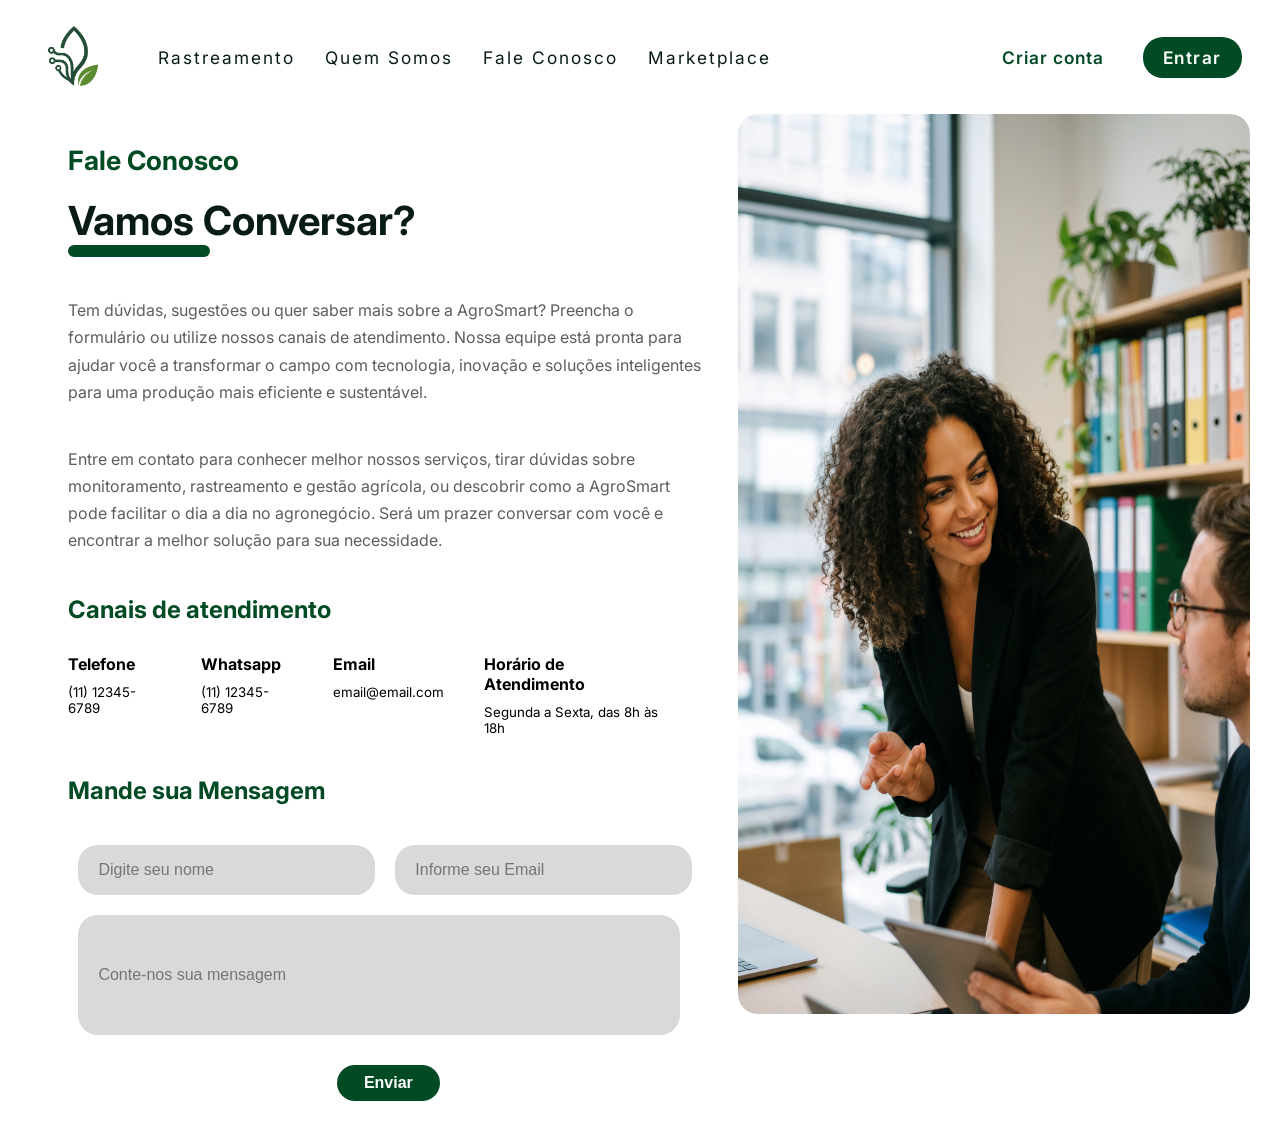
==== arquivos-agrosmart/fale-conosco.html @ eea4c886 "first commit" ====
<!DOCTYPE html>
<html lang="pt-br">

<head>
    <meta charset="UTF-8">
    <meta name="viewport" content="width=device-width, initial-scale=1.0">
    <title>Fale Conosco</title>
    <link rel="stylesheet" href="./css/fale-conosco.css">
    <link rel="stylesheet" href="./css/header.css">
</head>

<body>

      <header class="header">
    
        <div class="header-left">
    
            <a href="./index.html" class="header-logo-link">
                <img src="./img/AgroSmart.png" alt="Logo AgroSmart" class="logo-image">
            </a>
            <nav class="header-nav-bar">
                <ul class="header-nav-list">
                    <li class="header-nav-item">
                        <a href="./rastreamento.html" class="header-nav-link">
                            Rastreamento
                        </a>
                    </li>
                    <li class="header-nav-item">
                        <a href="./quem-somos.html" class="header-nav-link">
                            Quem Somos
                        </a>
                    </li>
                    <li class="header-nav-item">
                        <a href="./fale-conosco.html" class="header-nav-link">
                            Fale Conosco
                        </a>
                    </li>
                    <li class="header-nav-item">
                        <a href="./marketplace.html" class="header-nav-link">Marketplace</a>
                    </li>
                </ul>
            </nav>
        </div>
        <div class="header-actions">
            <button id="register-button">
                Criar conta
            </button>
            <button id="login-button">
                Entrar
            </button>
        </div>
    </header>

    <main class="contact-page">
        <section class="contact-section">
            <div class="contact-content">
                <div class="contact-introduction">
                    <div class="section-heading">
                        <h2 class="section-subtitle">Fale Conosco</h2>
                        <h1 class="section-title">
                            Vamos Conversar?
                        </h1>
                        <hr class="section-divider">
                        <p class="section-description">
                            Tem dúvidas, sugestões ou quer saber mais sobre a AgroSmart?
                            Preencha o formulário ou utilize nossos canais de atendimento.
                            Nossa equipe está pronta para ajudar você a transformar o campo
                            com tecnologia, inovação e soluções inteligentes para uma produção
                            mais eficiente e sustentável.
                        </p>
                        <p class="section-description">
                            Entre em contato para conhecer melhor nossos serviços, tirar dúvidas
                            sobre monitoramento, rastreamento e gestão agrícola, ou descobrir
                            como a AgroSmart pode facilitar o dia a dia no agronegócio.
                            Será um prazer conversar com você e encontrar a melhor solução
                            para sua necessidade.
                        </p>
                    </div>
                </div>
                <div class="contact-info">
                    <h3 class="content-title">
                        Canais de atendimento
                    </h3>
                    <div class="contact-info-grid">
                        <div class="contact-card">
                            <h4 class="contact-card-title">
                                Telefone
                            </h4>
                            <p class="contact-card-text">
                                (11) 12345-6789
                            </p>
                        </div>
                        <div class="contact-card">
                            <h4 class="contact-card-title">
                                Whatsapp
                            </h4>
                            <p class="contact-card-text">
                                (11) 12345-6789
                            </p>
                        </div>
                        <div class="contact-card">
                            <h4 class="contact-card-title">
                                Email
                            </h4>
                            <p class="contact-card-text">
                                email@email.com
                            </p>
                        </div>
                        <div class="contact-card">
                            <h4 class="contact-card-title">
                                Horário de Atendimento
                            </h4>
                            <p class="contact-card-text">
                                Segunda a Sexta, das 8h às 18h
                            </p>
                        </div>
                    </div>
                </div>
                <div class="contact-form-section">
                    <h3 class="content-title">
                        Mande sua Mensagem
                    </h3>
                    <div class="contact-form-container">
                        <form action="" class="contact-form">
                            <div class="form-fields">
                                <div class="input-row">
                                    <input type="text" name="Nome" placeholder="Digite seu nome" required
                                        class="form-input">
                                    <input type="text" name="Email" placeholder="Informe seu Email" required
                                        class="form-input">
                                </div>
                                <input id="message-input" type="text" name="Descrição"
                                    placeholder="Conte-nos sua mensagem" required class="form-input">
                            </div>
                            <div class="submit-button-container">
                                <button id="submit-button">
                                    Enviar
                                </button>
                            </div>
                        </form>
                    </div>
                </div>
            </div>
            <img src="./img/geralt-business-10174566.jpg" alt="Imagem agricultura"
                class="contact-image">

        </section>
    </main>
</body>

</html>
---- arquivos-agrosmart/css/fale-conosco.css ----
@import url('https://fonts.googleapis.com/css2?family=Inter:ital,opsz,wght@0,14..32,100..900;1,14..32,100..900&display=swap');


.contact-page{
    width: 100%;
}

.contact-section{
    padding-left: 3%;
    display: flex;
}

.contact-image{
    width: 40vw;
    max-height: 100vh;
    border-radius: 20px;
}

/* CONTENT */

.contact-content{
    max-width: 50vw;
    margin: 30px;
}

/* TITLES */

.section-subtitle{
    width: 248px;
    padding-bottom: 20px;
    font-size: 20pt;
    font-weight: 700;
    color: #004B23;
}

.section-title{
    max-width: 872px;
    font-size: 30pt;
    font-weight: 700;
    color: #081C15;
}

.section-divider{
    width: 142px;
    height: 12px;
    border: none;
    border-radius: 20px;
    background-color: #004B23;
}

.section-description{
    max-width: 780px;
    margin-top: 5px;
    padding-top: 35px;
    font-size: 12pt;
    font-weight: 400;
    line-height: 1.7;
    color: #5C5E5E;
}

.content-title{
    width: 275px;
    padding-top: 40px;
    font-size: 18pt;
    font-weight: 700;
    color: #004B23;
}

/* CONTACT INFO */

.contact-info-grid{
    display: flex;
    padding-top: 30px;
}

.contact-card{
    margin-right: 40px;
}

.contact-card-title{
    padding-bottom: 10px;
    font-size: 12pt;
    font-weight: 700;
}

.contact-card-text{
    font-size: 10pt;
}

/* FORM */

.contact-form-container{
    width: 50vw;
    padding-top: 30px;
}

.input-row{
    display: flex;
}

.form-input{
    width: 23.2vw;
    height: 50px;
    margin: 10px;
    padding-left: 20px;
    border: none;
    border-radius: 20px;
    background-color: #D9D9D9;
    font-size: 12pt;
    outline: none;
}

#message-input{
    display: block;
    width: 47vw;
    height: 120px;
    font-size: 12pt;
}

/* SUBMIT BUTTON */

.submit-button-container{
    text-align: center;
}

#submit-button{
    width: 8vw;
    height: 4vh;
    margin-top: 20px;
    border: none;
    border-radius: 20px;
    background-color: #004B23;
    color: #FFFFFF;
    font-size: 12pt;
    font-weight: 600;
    cursor: pointer;
    transition:
        opacity 0.3s ease-in-out,
        transform 0.2s ease;
}

#submit-button:hover{
    opacity: 0.9;
    transform: scale(1.02);
}
---- arquivos-agrosmart/css/header.css ----
@import url('https://fonts.googleapis.com/css2?family=Inter:ital,opsz,wght@0,14..32,100..900;1,14..32,100..900&display=swap');

*{
    margin: 0;
    padding: 0;
    box-sizing: border-box;
}

body{
    font-family: Inter, sans-serif;
    overflow-x: hidden;
}

/* HEADER */

.header{
    display: flex;
    justify-content: space-between;
    align-items: center;
    padding: 20px 3%;
}

.header-left{
    display: flex;
    align-items: center;
    gap: 50px;
}

.logo-image{
    width: 70px;
}

/* NAVBAR */

.header-nav-list{
    display: flex;
    list-style: none;
    gap: 30px;
    margin-left: 40px;
}

.header-nav-link{
    display: inline-block;
    text-decoration: none;
    color: #081C15;
    font-size: 13pt;
    letter-spacing: 2px;
    transition:
        color 0.3s ease-in-out,
        transform 0.2s ease;
}

.header-nav-link:hover{
    color: #004B23;
    transform: scale(1.02);
}

/* BUTTONS */

.header-actions{
    display: flex;
    align-items: center;
    gap: 15px;
}

#register-button{
    letter-spacing: 1px;
    font-size: 13pt;
    font-weight: 600;
    padding: 12px 24px;
    border: none;
    border-radius: 20px;
    background: none;
    color: #004B23;
    cursor: pointer;
    transition:
        opacity 0.3s ease-in-out,
        transform 0.2s ease;
}

#login-button{
    letter-spacing: 1.5px;
    font-size: 13pt;
    font-weight: 600;
    padding: 10px 20px;
    border: none;
    border-radius: 20px;
    background-color: #004B23;
    color: #FFFFFF;
    cursor: pointer;
    transition:
        opacity 0.3s ease-in-out,
        transform 0.2s ease;
}

#register-button:hover,
#login-button:hover{
    opacity: 0.9;
    transform: scale(1.02);
}


.header,
.header *{
    font-family: 'Inter', sans-serif;
    line-height: normal;
    box-sizing: border-box;
}

.header ul{
    margin: 0;
    padding: 0;
}

.header a{
    text-decoration: none;
    color: #081C15;
}

.header button{
    font-family: 'Inter', sans-serif;
    border: none;
}

.header img{
    display: block;
}
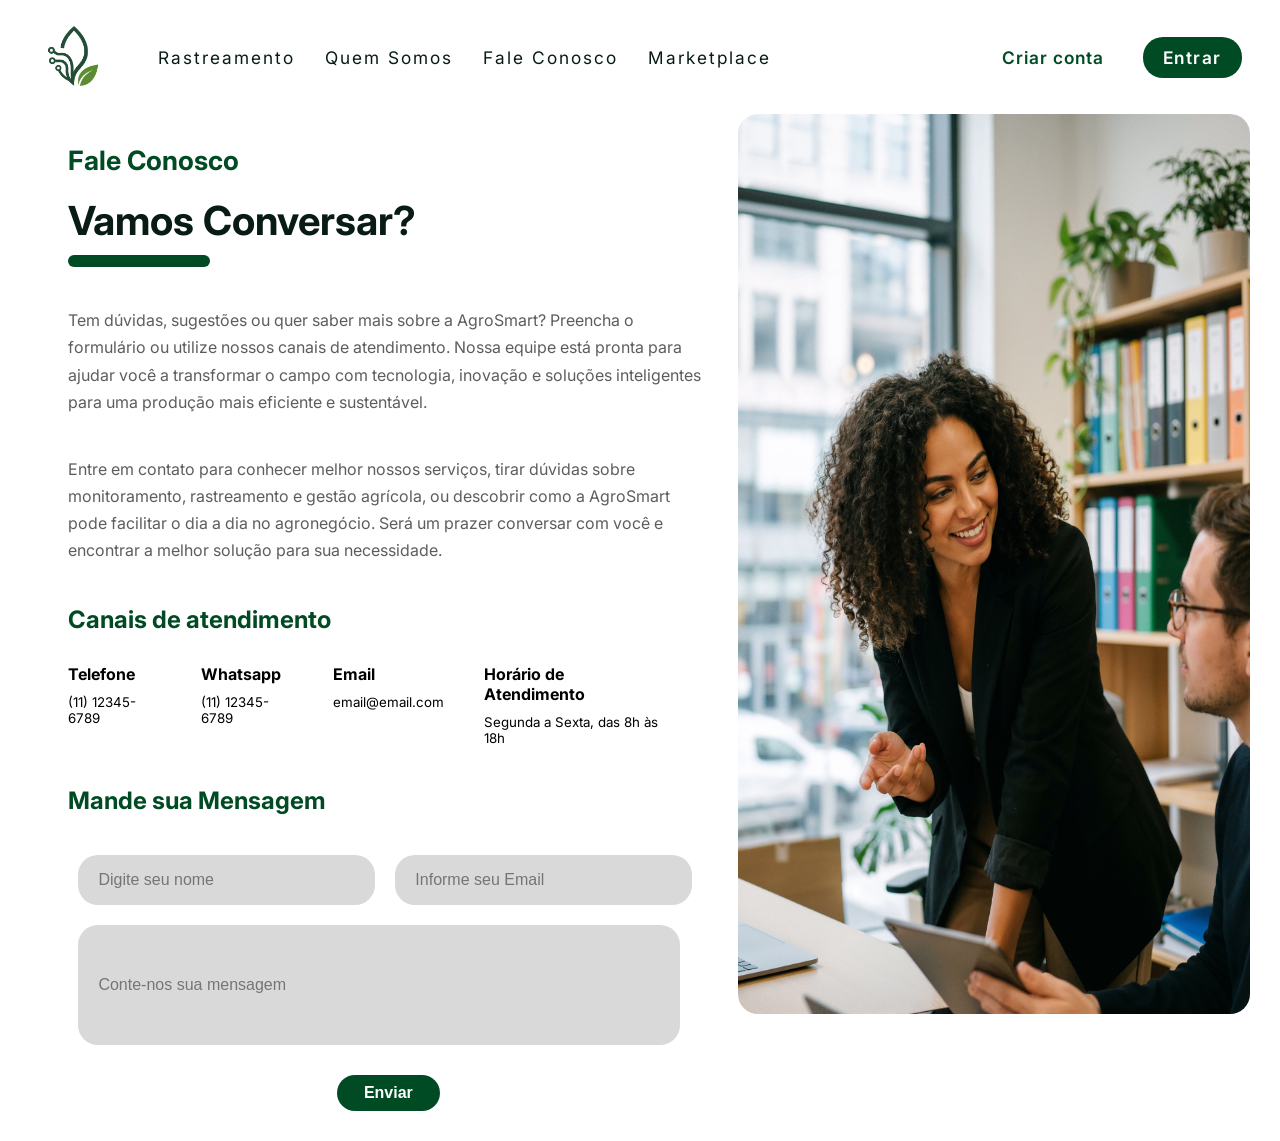
==== commit 139c423b: "funcionalidade do formulario" ====
--- a/arquivos-agrosmart/fale-conosco.html
+++ b/arquivos-agrosmart/fale-conosco.html
@@ -7,6 +7,7 @@
     <title>Fale Conosco</title>
     <link rel="stylesheet" href="./css/fale-conosco.css">
     <link rel="stylesheet" href="./css/header.css">
+    <script src="./js/formulario.js" defer></script>
 </head>
 
 <body>
@@ -124,13 +125,13 @@
                         <form action="" class="contact-form">
                             <div class="form-fields">
                                 <div class="input-row">
-                                    <input type="text" name="Nome" placeholder="Digite seu nome" required
+                                    <input type="text" name="Nome" id="name" placeholder="Digite seu nome" required
                                         class="form-input">
-                                    <input type="text" name="Email" placeholder="Informe seu Email" required
+                                    <input type="email" name="Email" placeholder="Informe seu Email" required
                                         class="form-input">
                                 </div>
                                 <input id="message-input" type="text" name="Descrição"
-                                    placeholder="Conte-nos sua mensagem" required class="form-input">
+                                    placeholder="Conte-nos sua mensagem" required class="form-input" maxlength="500" required>
                             </div>
                             <div class="submit-button-container">
                                 <button id="submit-button">
--- a/arquivos-agrosmart/css/fale-conosco.css
+++ b/arquivos-agrosmart/css/fale-conosco.css
@@ -37,6 +37,7 @@
     max-width: 872px;
     font-size: 30pt;
     font-weight: 700;
+    padding-bottom: 10px;
     color: #081C15;
 }
 
@@ -142,4 +143,66 @@
 #submit-button:hover{
     opacity: 0.9;
     transform: scale(1.02);
-}+}
+
+@media screen and (max-width: 1024px) {
+    .contact-section > img{
+        display: none;
+    }
+
+    .contact-content{
+        max-width: 95vw;
+
+    }
+
+
+    .contact-form-container{
+        width: 80vw;
+        padding-top: 30px;
+    }
+
+    #message-input{
+        display: block;
+        width: 78vw;
+    }
+
+
+    .form-input{
+        width: 40vw;
+        font-size: 12pt;
+        outline: none;
+    }
+
+    #submit-button{
+        width: 12vw;
+    }
+}
+
+
+@media screen and (max-width: 764px) {
+      
+    .section-description{
+        width: 80vw;
+    }
+
+    #submit-button{
+        width: 18vw;
+    }
+
+    .contact-info-grid{
+        flex-direction: column;
+    }
+
+    .contact-card{
+        padding-bottom: 20px;
+    }
+
+    .input-row{
+        display: flex;
+        flex-direction: column;
+    }
+
+    .form-input{
+        width: 78vw;
+    }
+} 
--- a/arquivos-agrosmart/css/header.css
+++ b/arquivos-agrosmart/css/header.css
@@ -124,4 +124,13 @@
 
 .header img{
     display: block;
+}
+
+
+@media screen and (max-width: 1024px) {
+
+    .header-nav-bar{
+        display: none;
+    }
+    
 }
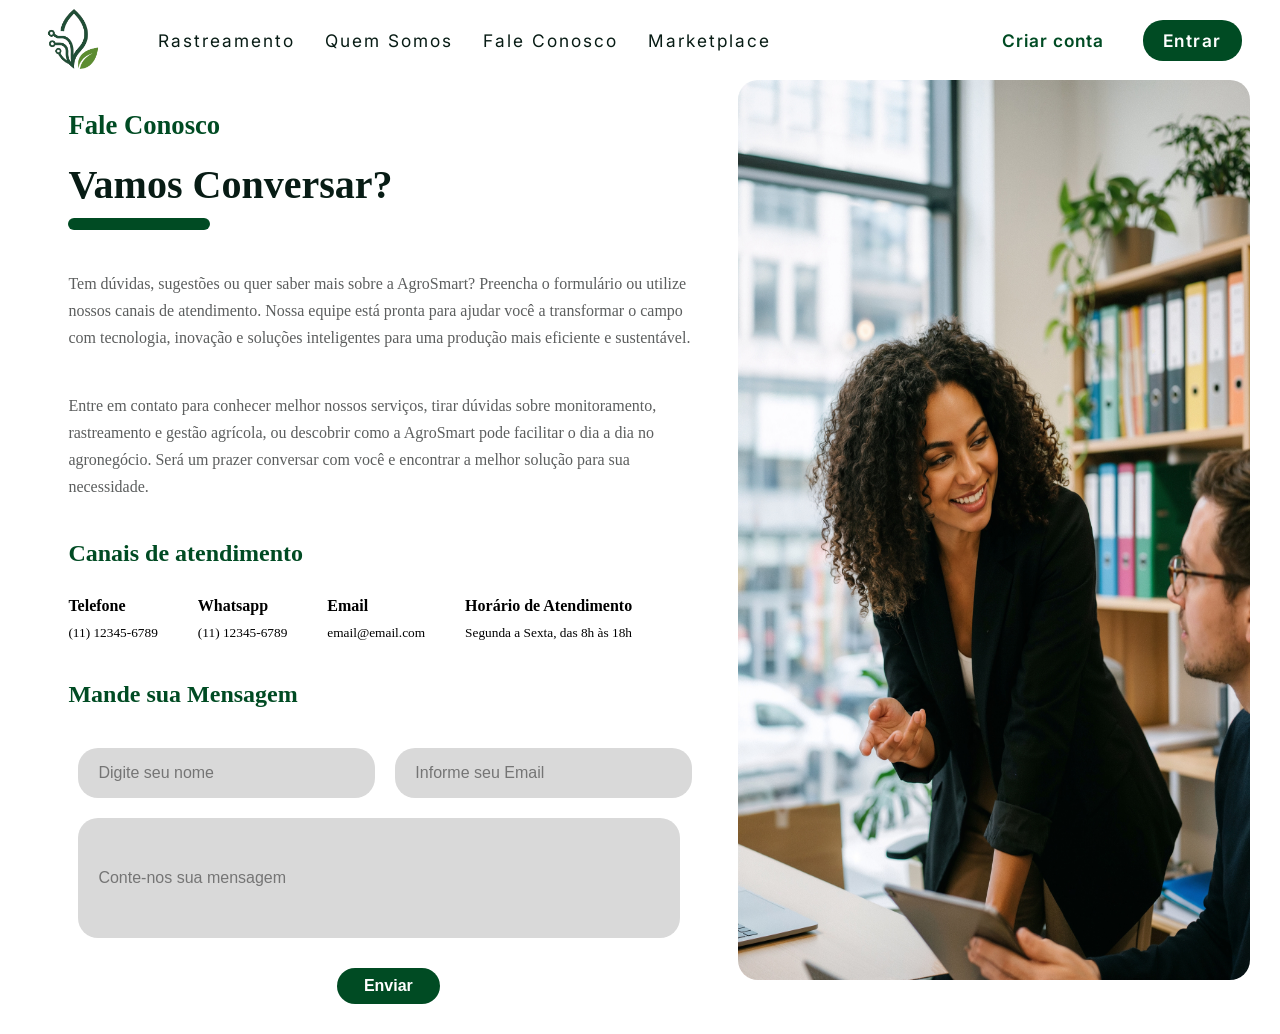
==== commit 4861c856: "Adiciona Menu Hamburguer" ====
--- a/arquivos-agrosmart/fale-conosco.html
+++ b/arquivos-agrosmart/fale-conosco.html
@@ -7,7 +7,8 @@
     <title>Fale Conosco</title>
     <link rel="stylesheet" href="./css/fale-conosco.css">
     <link rel="stylesheet" href="./css/header.css">
-    <script src="./js/formulario.js" defer></script>
+    <link rel="stylesheet" href="https://cdnjs.cloudflare.com/ajax/libs/font-awesome/6.7.2/css/all.min.css">
+    <script src="/arquivos-agrosmart/js/global/header.js" defer></script>
 </head>
 
 <body>
@@ -19,6 +20,11 @@
             <a href="./index.html" class="header-logo-link">
                 <img src="./img/AgroSmart.png" alt="Logo AgroSmart" class="logo-image">
             </a>
+
+            <div class="menu-toggle">
+                <i class="fa-solid fa-bars"></i>
+            </div>
+
             <nav class="header-nav-bar">
                 <ul class="header-nav-list">
                     <li class="header-nav-item">
@@ -125,13 +131,13 @@
                         <form action="" class="contact-form">
                             <div class="form-fields">
                                 <div class="input-row">
-                                    <input type="text" name="Nome" id="name" placeholder="Digite seu nome" required
+                                    <input type="text" name="Nome" placeholder="Digite seu nome" required
                                         class="form-input">
-                                    <input type="email" name="Email" placeholder="Informe seu Email" required
+                                    <input type="text" name="Email" placeholder="Informe seu Email" required
                                         class="form-input">
                                 </div>
                                 <input id="message-input" type="text" name="Descrição"
-                                    placeholder="Conte-nos sua mensagem" required class="form-input" maxlength="500" required>
+                                    placeholder="Conte-nos sua mensagem" required class="form-input">
                             </div>
                             <div class="submit-button-container">
                                 <button id="submit-button">
--- a/arquivos-agrosmart/css/header.css
+++ b/arquivos-agrosmart/css/header.css
@@ -6,40 +6,57 @@
     box-sizing: border-box;
 }
 
-body{
-    font-family: Inter, sans-serif;
-    overflow-x: hidden;
+/* HEADER GLOBAL DEFAULTS */
+.header ul {
+    margin: 0;
+    padding: 0;
 }
 
-/* HEADER */
+.header a {
+    font-family: 'Inter', sans-serif;
+    line-height: normal;
+    text-decoration: none;
+    color: #081C15;
+}
 
-.header{
+.header button {
+    font-family: 'Inter', sans-serif;
+    border: none;
+}
+
+.header img {
+    display: block;
+}
+
+/* HEADER LAYOUT */
+.header {
     display: flex;
     justify-content: space-between;
     align-items: center;
     padding: 20px 3%;
+    height: 80px;
+    position: relative; 
 }
 
-.header-left{
+.header-left {
     display: flex;
     align-items: center;
     gap: 50px;
 }
 
-.logo-image{
+.logo-image {
     width: 70px;
 }
 
 /* NAVBAR */
-
-.header-nav-list{
+.header-nav-list {
     display: flex;
     list-style: none;
     gap: 30px;
     margin-left: 40px;
 }
 
-.header-nav-link{
+.header-nav-link {
     display: inline-block;
     text-decoration: none;
     color: #081C15;
@@ -50,20 +67,19 @@
         transform 0.2s ease;
 }
 
-.header-nav-link:hover{
+.header-nav-link:hover {
     color: #004B23;
     transform: scale(1.02);
 }
 
 /* BUTTONS */
-
-.header-actions{
+.header-actions {
     display: flex;
     align-items: center;
     gap: 15px;
 }
 
-#register-button{
+#register-button {
     letter-spacing: 1px;
     font-size: 13pt;
     font-weight: 600;
@@ -78,7 +94,7 @@
         transform 0.2s ease;
 }
 
-#login-button{
+#login-button {
     letter-spacing: 1.5px;
     font-size: 13pt;
     font-weight: 600;
@@ -94,43 +110,64 @@
 }
 
 #register-button:hover,
-#login-button:hover{
+#login-button:hover {
     opacity: 0.9;
     transform: scale(1.02);
 }
 
-
-.header,
-.header *{
-    font-family: 'Inter', sans-serif;
-    line-height: normal;
-    box-sizing: border-box;
-}
-
-.header ul{
-    margin: 0;
-    padding: 0;
-}
-
-.header a{
-    text-decoration: none;
-    color: #081C15;
-}
-
-.header button{
-    font-family: 'Inter', sans-serif;
-    border: none;
-}
-
-.header img{
-    display: block;
+.menu-toggle {
+    display: none;
 }
 
 
+/* RESPONSIVE BREAKPOINT */
 @media screen and (max-width: 1024px) {
 
-    .header-nav-bar{
+    .header-nav-bar {
+        display: none;
+        position: absolute; 
+        top: 80px;         
+        left: 0;
+        width: 100%;
+        background: #004B23;
+        z-index: 999;
+    }
+
+    .header-nav-bar.active {
+        display: flex;
+        flex-direction: column;
+        padding: 20px;
+    }
+
+    .header-nav-list {
+        flex-direction: column;
+        gap: 20px;
+        margin-left: 0;
+    }
+
+    .header-nav-bar.active .header-nav-link {
+        color: #FFFFFF;
+    }
+
+    .menu-toggle {
+        font-size: 28px;
+        color: #004B23;
+        cursor: pointer;
+        display: flex; 
+        align-items: center;
+        justify-content: center;
+    }
+
+    .header-actions {
+        gap: 10px;
+    }
+
+    #register-button {
         display: none;
     }
-    
+
+    #login-button {
+        transform: scale(0.85);
+        margin: 0;
+    }
 }
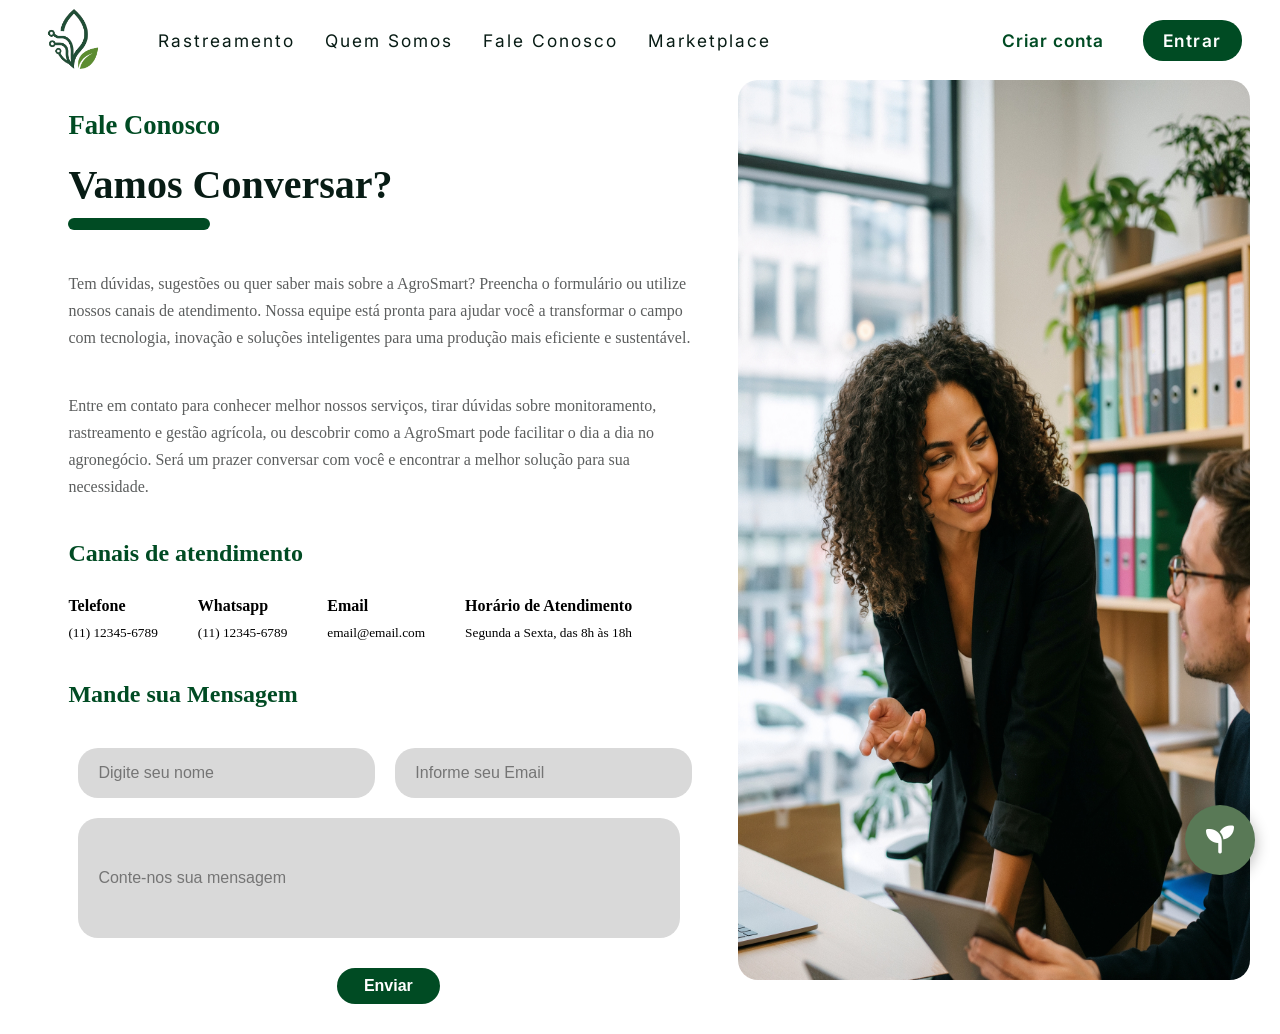
==== commit c2a84fbe: "Adicionando Chat Bot Responsivo" ====
--- a/arquivos-agrosmart/fale-conosco.html
+++ b/arquivos-agrosmart/fale-conosco.html
@@ -9,14 +9,15 @@
     <link rel="stylesheet" href="./css/header.css">
     <link rel="stylesheet" href="https://cdnjs.cloudflare.com/ajax/libs/font-awesome/6.7.2/css/all.min.css">
     <script src="/arquivos-agrosmart/js/global/header.js" defer></script>
+    <link rel="stylesheet" href="/arquivos-agrosmart/css/agrobot.css">
 </head>
 
 <body>
 
-      <header class="header">
-    
+    <header class="header">
+
         <div class="header-left">
-    
+
             <a href="./index.html" class="header-logo-link">
                 <img src="./img/AgroSmart.png" alt="Logo AgroSmart" class="logo-image">
             </a>
@@ -148,11 +149,82 @@
                     </div>
                 </div>
             </div>
-            <img src="./img/geralt-business-10174566.jpg" alt="Imagem agricultura"
-                class="contact-image">
+            <img src="./img/geralt-business-10174566.jpg" alt="Imagem agricultura" class="contact-image">
 
         </section>
     </main>
+    <button id="agrobot-btn">
+        <i class="fa-solid fa-seedling"></i>
+    </button>
+
+    <div id="agrobot-chat">
+
+        <div id="agrobot-header">
+
+            <div id="agrobot-info">
+
+                <span id="agrobot-title">
+                    <i class="fa-solid fa-seedling"></i>
+                    AgroBot IA
+                </span>
+
+                <small>● Online agora</small>
+
+            </div>
+
+            <button id="close-chat">✕</button>
+
+        </div>
+
+        <div id="agrobot-messages">
+
+            <div class="bot-message">
+                Olá! Sou o AgroBot 🌱
+            </div>
+
+
+            <div class="bot-message">
+                Como posso ajudar?
+            </div>
+
+        </div>
+
+        <div id="agrobot-options">
+
+            <button onclick="respostaClima()">
+                🌦️ Clima
+            </button>
+
+            <button onclick="respostaRastreamento()">
+                🚚 Entregas
+            </button>
+
+            <button onclick="respostaMarketplace()">
+                🛒 Marketplace
+            </button>
+
+            <button onclick="respostaPlantio()">
+                🌱 Plantio
+            </button>
+
+            <button onclick="respostaSuporte()">
+                📞 Suporte
+            </button>
+
+        </div>
+
+        <div id="agrobot-input-area">
+
+            <input type="text" id="agrobot-input" placeholder="Digite sua pergunta...">
+
+            <button onclick="enviarPergunta()">
+                ➤
+            </button>
+
+        </div>
+
+    </div>
+    <script src="/arquivos-agrosmart/js/global/agrobot.js"></script>
 </body>
 
 </html>
--- a/arquivos-agrosmart/css/agrobot.css
+++ b/arquivos-agrosmart/css/agrobot.css
@@ -0,0 +1,320 @@
+#agrobot-btn{
+    position: fixed;
+    bottom: 25px;
+    right: 25px;
+
+    width: 70px;
+    height: 70px;
+
+    border: none;
+    border-radius: 50%;
+
+    font-size: 30px;
+    cursor: pointer;
+
+    z-index: 9999;
+
+    background: #597956;
+color: white;
+box-shadow: 0 4px 15px rgba(0,0,0,.3);
+transition: .3s;
+
+}
+
+#agrobot-chat{
+   
+    position: fixed;
+
+    bottom: 110px;
+    right: 25px;
+
+    width: 360px;
+    height: 500px;
+
+    background: white;
+
+    border-radius: 20px;
+
+    display: flex;
+
+    flex-direction: column;
+
+    overflow: hidden;
+
+    z-index: 9999;
+
+    box-shadow: 0 0 20px rgba(0,0,0,.2);
+
+    visibility: hidden;
+    opacity: 0;
+    transform: scale(0.8);
+    pointer-events: none;
+    transition: all .3s ease;
+}
+    
+
+
+#agrobot-header{
+    padding: 15px;
+
+    display: flex;
+    justify-content: space-between;
+    align-items: center;
+
+    background: #597956;
+    color: white;
+
+    font-weight: bold;
+}
+
+#close-chat{
+    border: none;
+    background: none;
+    cursor: pointer;
+}
+
+#agrobot-messages{
+    flex: 1;
+
+    overflow-y: auto;
+
+    padding: 15px;
+}
+
+.bot-message{
+    background: #f1f1f1;
+
+    padding: 10px;
+
+    border-radius: 10px;
+
+    margin-bottom: 10px;
+}
+
+#agrobot-options{
+    padding: 15px;
+
+    display: grid;
+
+    gap: 10px;
+}
+
+#agrobot-options{
+
+    display: flex;
+
+    flex-wrap: wrap;
+
+    gap: 8px;
+
+    padding: 10px;
+
+    border-top: 1px solid #eee;
+
+}
+
+#agrobot-options button{
+
+    padding: 6px 12px;
+
+    cursor: pointer;
+
+    border: 1px solid #ddd;
+
+    border-radius: 20px;
+
+    background: white;
+
+    font-size: 12px;
+
+    transition: .2s;
+
+}
+
+#agrobot-options button:hover{
+
+    background: #597956;
+
+    color: white;
+
+    border-color: #597956;
+
+}
+.user-message{
+
+    background: #597956;
+
+    color: white;
+
+    padding: 10px;
+
+    border-radius: 12px;
+
+    margin-bottom: 10px;
+
+    margin-left: 60px;
+
+    text-align: right;
+
+}
+
+#agrobot-btn i{
+    font-size: 28px;
+}
+
+#agrobot-btn:hover{
+    transform: scale(1.1);
+}
+
+#agrobot-chat.active{
+   
+
+    visibility: visible;
+
+    opacity: 1;
+
+    transform: scale(1);
+
+    pointer-events: all;
+
+}
+
+#agrobot-input-area{
+
+     display: flex;
+
+    gap: 10px;
+
+    padding: 15px;
+
+    border-top: 1px solid #ddd;
+
+    background: white;
+
+}
+
+#agrobot-input{
+
+    flex: 1;
+
+    padding: 10px;
+
+    border: 1px solid #ddd;
+
+    border-radius: 10px;
+
+    outline: none;
+
+}
+
+#agrobot-input-area button{
+
+    width: 45px;
+
+    border: none;
+
+    border-radius: 10px;
+
+    background: #597956;
+
+    color: white;
+
+    cursor: pointer;
+
+    
+    
+
+}
+
+#agrobot-info{
+    display: flex;
+    flex-direction: column;
+}
+
+#agrobot-title{
+    font-weight: bold;
+}
+
+#agrobot-info small{
+    font-size: 12px;
+    color: #9cff9c;
+}
+
+.typing{
+
+    display: flex;
+
+    gap: 5px;
+
+    padding: 12px;
+
+    width: fit-content;
+
+    background: #f1f1f1;
+
+    border-radius: 12px;
+
+    margin-bottom: 10px;
+
+}
+
+.typing span{
+
+    width: 8px;
+
+    height: 8px;
+
+    border-radius: 50%;
+
+    background: #888;
+
+    animation: bounce 1.2s infinite;
+
+}
+
+.typing span:nth-child(2){
+    animation-delay: .2s;
+}
+
+.typing span:nth-child(3){
+    animation-delay: .4s;
+}
+
+@keyframes bounce{
+
+    0%, 80%, 100%{
+        transform: scale(0.8);
+    }
+
+    40%{
+        transform: scale(1.2);
+    }
+
+}
+
+@media (max-width: 764px) {
+    #agrobot-chat {
+        right: 20px;
+        bottom: 100px;
+        
+        width: calc(100% - 40px); 
+        max-width: 400px; 
+        
+        height: 65vh; 
+        max-height: 520px; 
+    }
+
+    #agrobot-options {
+        gap: 6px;
+        padding: 8px;
+    }
+
+    #agrobot-options button {
+        padding: 8px 14px; 
+        font-size: 13px;
+    }
+
+    .user-message {
+        margin-left: 45px; 
+    }
+}
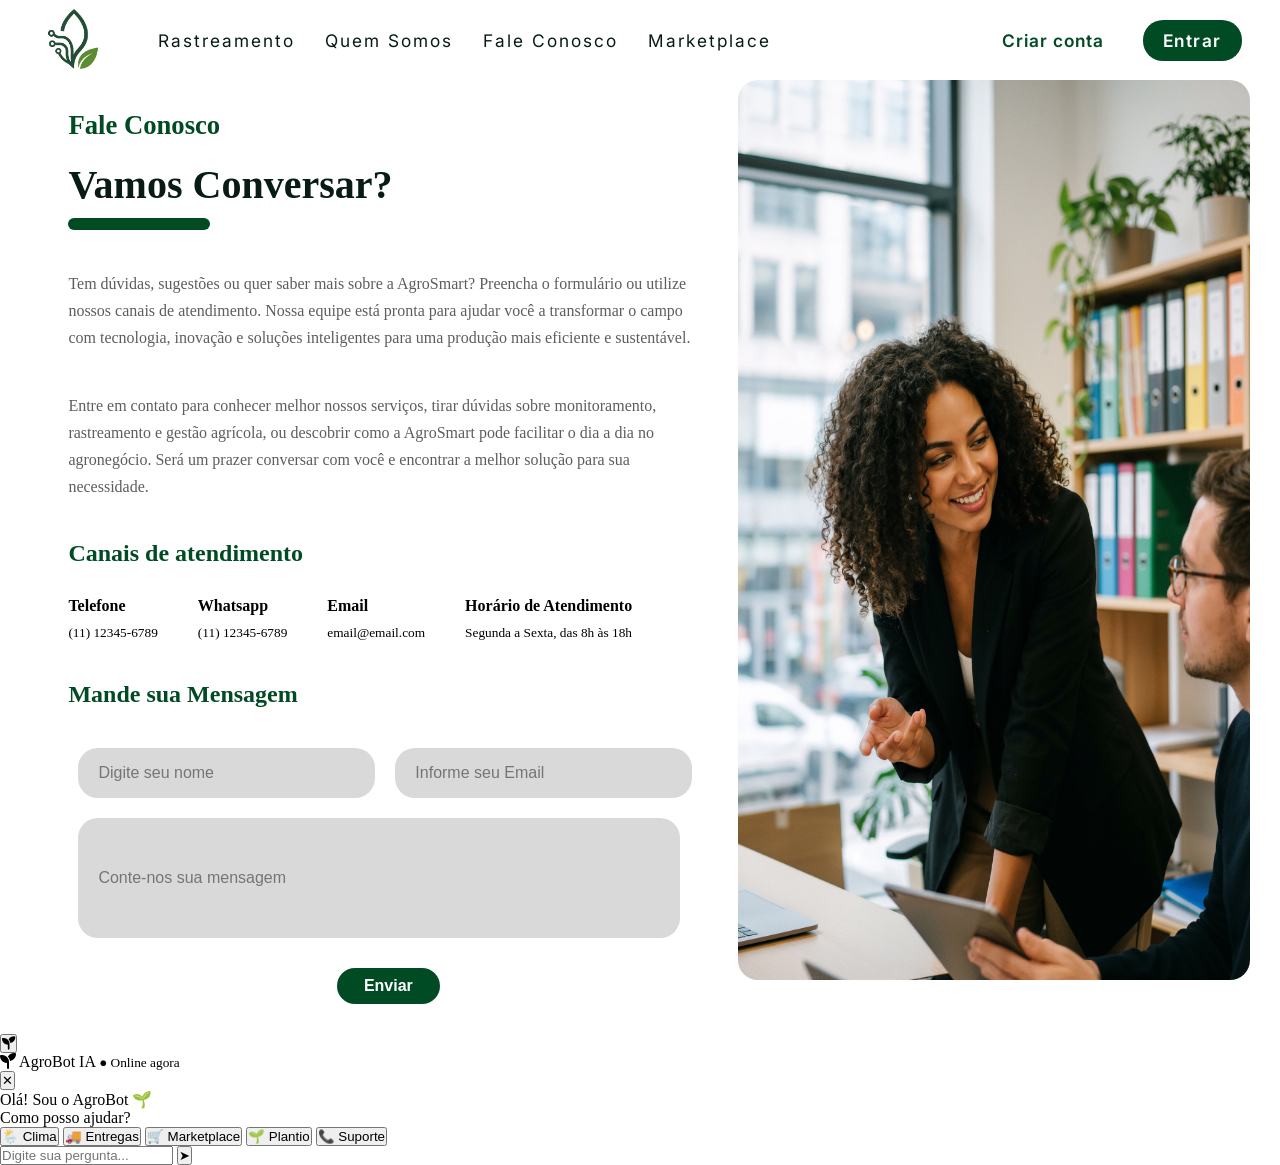
==== commit c623c78d: "caminhos" ====
--- a/arquivos-agrosmart/fale-conosco.html
+++ b/arquivos-agrosmart/fale-conosco.html
@@ -8,8 +8,9 @@
     <link rel="stylesheet" href="./css/fale-conosco.css">
     <link rel="stylesheet" href="./css/header.css">
     <link rel="stylesheet" href="https://cdnjs.cloudflare.com/ajax/libs/font-awesome/6.7.2/css/all.min.css">
-    <script src="/arquivos-agrosmart/js/global/header.js" defer></script>
-    <link rel="stylesheet" href="/arquivos-agrosmart/css/agrobot.css">
+    <script src="./arquivos-agrosmart/js/global/header.js" defer></script>
+    <link rel="stylesheet" href="./arquivos-agrosmart/css/agrobot.css">
+    <script src="./js/fale-conosco/fale-conosco.js" defer></script>
 </head>
 
 <body>
@@ -132,13 +133,13 @@
                         <form action="" class="contact-form">
                             <div class="form-fields">
                                 <div class="input-row">
-                                    <input type="text" name="Nome" placeholder="Digite seu nome" required
+                                    <input type="text" name="Nome" id="name" placeholder="Digite seu nome" required
                                         class="form-input">
-                                    <input type="text" name="Email" placeholder="Informe seu Email" required
+                                    <input type="email" name="Email" placeholder="Informe seu Email" required
                                         class="form-input">
                                 </div>
                                 <input id="message-input" type="text" name="Descrição"
-                                    placeholder="Conte-nos sua mensagem" required class="form-input">
+                                    placeholder="Conte-nos sua mensagem" class="form-input" maxlength="500" required>
                             </div>
                             <div class="submit-button-container">
                                 <button id="submit-button">
@@ -224,7 +225,7 @@
         </div>
 
     </div>
-    <script src="/arquivos-agrosmart/js/global/agrobot.js"></script>
+    <script src="./arquivos-agrosmart/js/global/agrobot.js"></script>
 </body>
 
 </html>
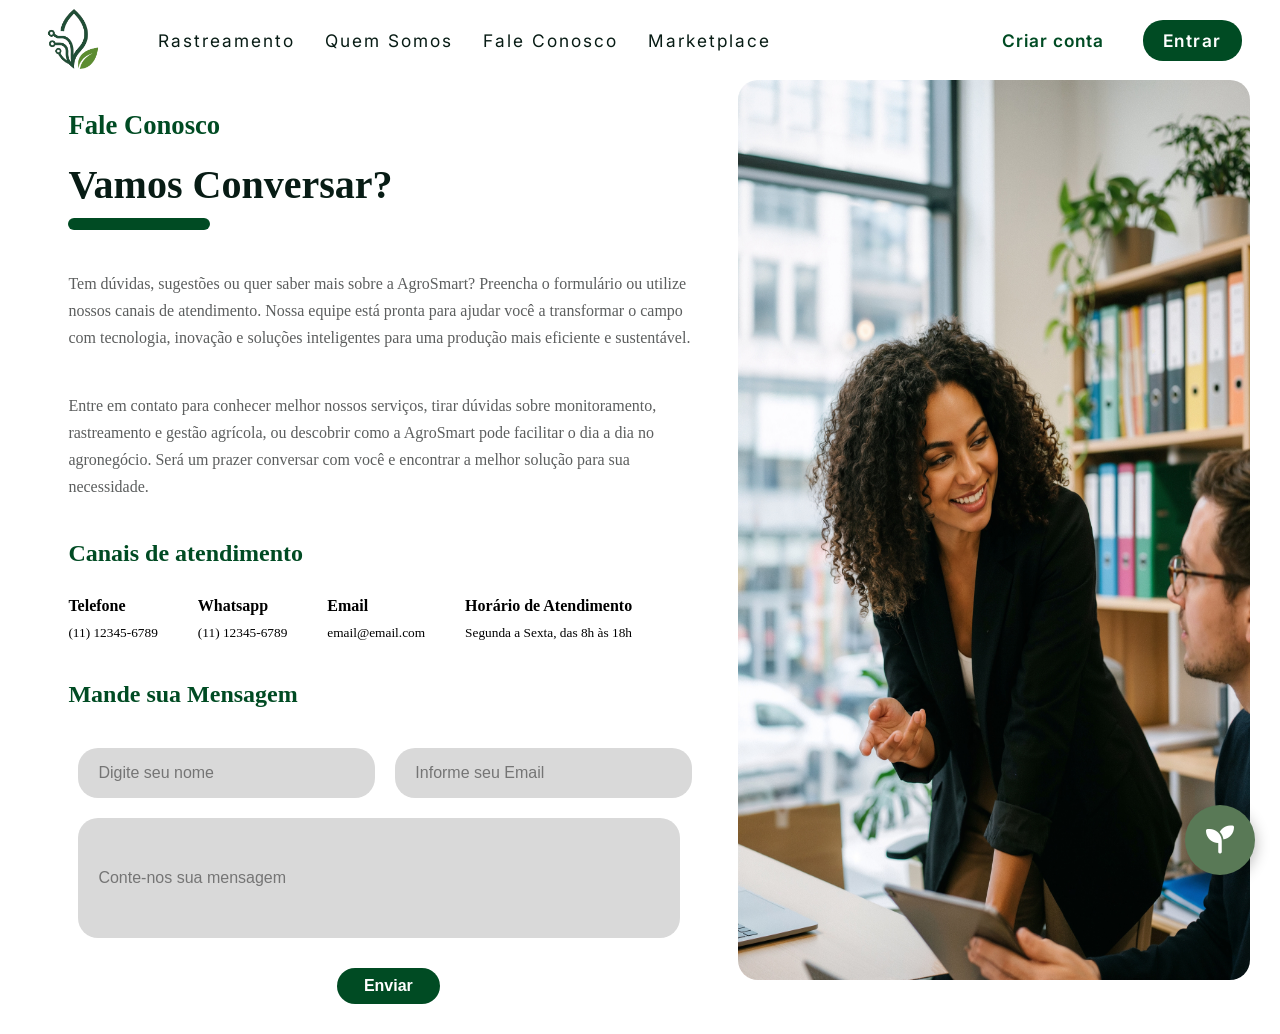
==== commit a8c8260a: "caminhos" ====
--- a/arquivos-agrosmart/fale-conosco.html
+++ b/arquivos-agrosmart/fale-conosco.html
@@ -8,8 +8,8 @@
     <link rel="stylesheet" href="./css/fale-conosco.css">
     <link rel="stylesheet" href="./css/header.css">
     <link rel="stylesheet" href="https://cdnjs.cloudflare.com/ajax/libs/font-awesome/6.7.2/css/all.min.css">
-    <script src="./arquivos-agrosmart/js/global/header.js" defer></script>
-    <link rel="stylesheet" href="./arquivos-agrosmart/css/agrobot.css">
+    <script src="./js/global/header.js" defer></script>
+    <link rel="stylesheet" href="./css/agrobot.css">
     <script src="./js/fale-conosco/fale-conosco.js" defer></script>
 </head>
 
@@ -225,7 +225,7 @@
         </div>
 
     </div>
-    <script src="./arquivos-agrosmart/js/global/agrobot.js"></script>
+    <script src="./js/global/agrobot.js"></script>
 </body>
 
 </html>
--- a/arquivos-agrosmart/css/agrobot.css
+++ b/arquivos-agrosmart/css/agrobot.css
@@ -0,0 +1,320 @@
+#agrobot-btn{
+    position: fixed;
+    bottom: 25px;
+    right: 25px;
+
+    width: 70px;
+    height: 70px;
+
+    border: none;
+    border-radius: 50%;
+
+    font-size: 30px;
+    cursor: pointer;
+
+    z-index: 9999;
+
+    background: #597956;
+color: white;
+box-shadow: 0 4px 15px rgba(0,0,0,.3);
+transition: .3s;
+
+}
+
+#agrobot-chat{
+   
+    position: fixed;
+
+    bottom: 110px;
+    right: 25px;
+
+    width: 360px;
+    height: 500px;
+
+    background: white;
+
+    border-radius: 20px;
+
+    display: flex;
+
+    flex-direction: column;
+
+    overflow: hidden;
+
+    z-index: 9999;
+
+    box-shadow: 0 0 20px rgba(0,0,0,.2);
+
+    visibility: hidden;
+    opacity: 0;
+    transform: scale(0.8);
+    pointer-events: none;
+    transition: all .3s ease;
+}
+    
+
+
+#agrobot-header{
+    padding: 15px;
+
+    display: flex;
+    justify-content: space-between;
+    align-items: center;
+
+    background: #597956;
+    color: white;
+
+    font-weight: bold;
+}
+
+#close-chat{
+    border: none;
+    background: none;
+    cursor: pointer;
+}
+
+#agrobot-messages{
+    flex: 1;
+
+    overflow-y: auto;
+
+    padding: 15px;
+}
+
+.bot-message{
+    background: #f1f1f1;
+
+    padding: 10px;
+
+    border-radius: 10px;
+
+    margin-bottom: 10px;
+}
+
+#agrobot-options{
+    padding: 15px;
+
+    display: grid;
+
+    gap: 10px;
+}
+
+#agrobot-options{
+
+    display: flex;
+
+    flex-wrap: wrap;
+
+    gap: 8px;
+
+    padding: 10px;
+
+    border-top: 1px solid #eee;
+
+}
+
+#agrobot-options button{
+
+    padding: 6px 12px;
+
+    cursor: pointer;
+
+    border: 1px solid #ddd;
+
+    border-radius: 20px;
+
+    background: white;
+
+    font-size: 12px;
+
+    transition: .2s;
+
+}
+
+#agrobot-options button:hover{
+
+    background: #597956;
+
+    color: white;
+
+    border-color: #597956;
+
+}
+.user-message{
+
+    background: #597956;
+
+    color: white;
+
+    padding: 10px;
+
+    border-radius: 12px;
+
+    margin-bottom: 10px;
+
+    margin-left: 60px;
+
+    text-align: right;
+
+}
+
+#agrobot-btn i{
+    font-size: 28px;
+}
+
+#agrobot-btn:hover{
+    transform: scale(1.1);
+}
+
+#agrobot-chat.active{
+   
+
+    visibility: visible;
+
+    opacity: 1;
+
+    transform: scale(1);
+
+    pointer-events: all;
+
+}
+
+#agrobot-input-area{
+
+     display: flex;
+
+    gap: 10px;
+
+    padding: 15px;
+
+    border-top: 1px solid #ddd;
+
+    background: white;
+
+}
+
+#agrobot-input{
+
+    flex: 1;
+
+    padding: 10px;
+
+    border: 1px solid #ddd;
+
+    border-radius: 10px;
+
+    outline: none;
+
+}
+
+#agrobot-input-area button{
+
+    width: 45px;
+
+    border: none;
+
+    border-radius: 10px;
+
+    background: #597956;
+
+    color: white;
+
+    cursor: pointer;
+
+    
+    
+
+}
+
+#agrobot-info{
+    display: flex;
+    flex-direction: column;
+}
+
+#agrobot-title{
+    font-weight: bold;
+}
+
+#agrobot-info small{
+    font-size: 12px;
+    color: #9cff9c;
+}
+
+.typing{
+
+    display: flex;
+
+    gap: 5px;
+
+    padding: 12px;
+
+    width: fit-content;
+
+    background: #f1f1f1;
+
+    border-radius: 12px;
+
+    margin-bottom: 10px;
+
+}
+
+.typing span{
+
+    width: 8px;
+
+    height: 8px;
+
+    border-radius: 50%;
+
+    background: #888;
+
+    animation: bounce 1.2s infinite;
+
+}
+
+.typing span:nth-child(2){
+    animation-delay: .2s;
+}
+
+.typing span:nth-child(3){
+    animation-delay: .4s;
+}
+
+@keyframes bounce{
+
+    0%, 80%, 100%{
+        transform: scale(0.8);
+    }
+
+    40%{
+        transform: scale(1.2);
+    }
+
+}
+
+@media (max-width: 764px) {
+    #agrobot-chat {
+        right: 20px;
+        bottom: 100px;
+        
+        width: calc(100% - 40px); 
+        max-width: 400px; 
+        
+        height: 65vh; 
+        max-height: 520px; 
+    }
+
+    #agrobot-options {
+        gap: 6px;
+        padding: 8px;
+    }
+
+    #agrobot-options button {
+        padding: 8px 14px; 
+        font-size: 13px;
+    }
+
+    .user-message {
+        margin-left: 45px; 
+    }
+}
